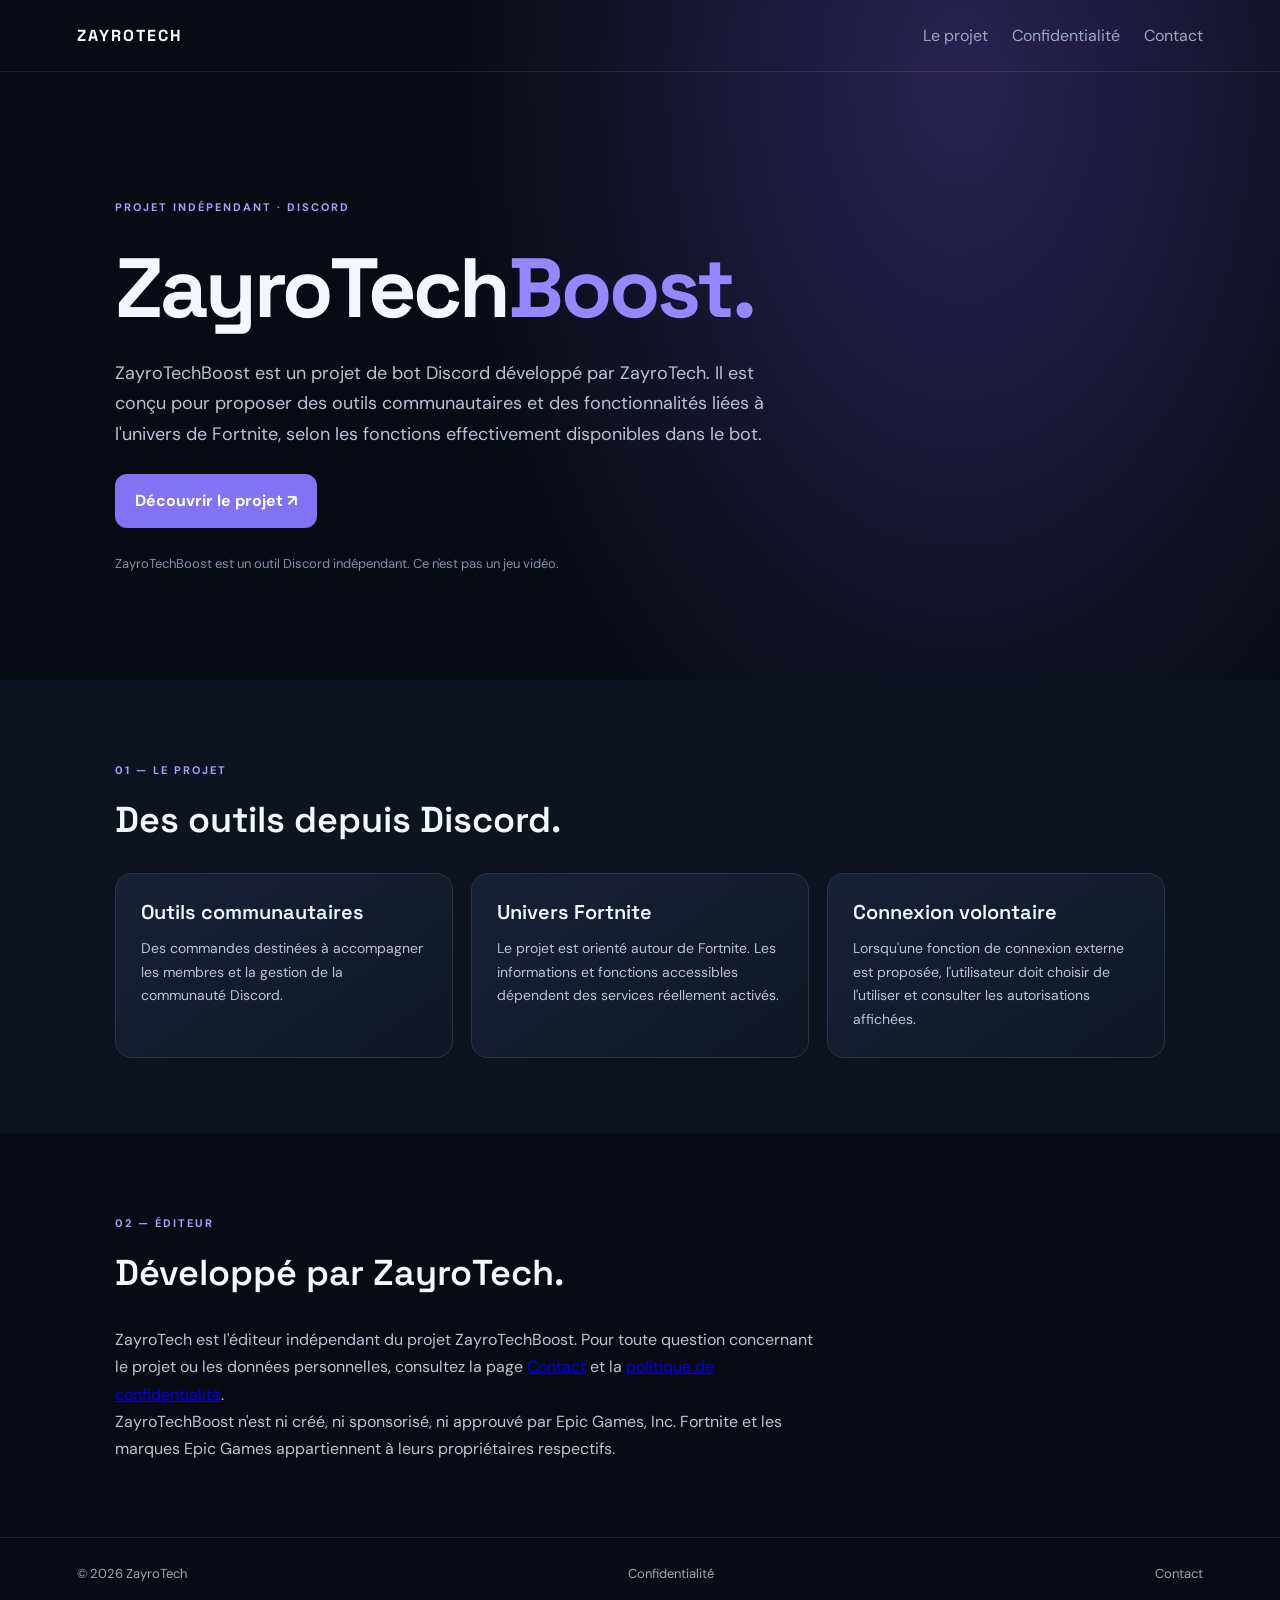
==== index.html @ d67a7e23 "Add files via upload" ====
<!DOCTYPE html>
<html lang="fr">
<head>
  <meta charset="UTF-8">
  <meta name="viewport" content="width=device-width, initial-scale=1.0">
  <meta name="description" content="Présentation de ZayroTechBoost, un projet indépendant de bot Discord développé par ZayroTech.">
  <title>ZayroTechBoost — ZayroTech</title>
  <link rel="stylesheet" href="style.css">
</head>
<body>
  <header>
    <a class="brand" href="index.html">ZAYROTECH</a>
    <nav>
      <a href="#service">Le projet</a>
      <a href="confidentialite.html">Confidentialité</a>
      <a href="contact.html">Contact</a>
    </nav>
  </header>

  <main>
    <section class="hero">
      <span class="tag">PROJET INDÉPENDANT · DISCORD</span>
      <h1>ZayroTech<span>Boost.</span></h1>
      <p>
        ZayroTechBoost est un projet de bot Discord développé par ZayroTech.
        Il est conçu pour proposer des outils communautaires et des fonctionnalités
        liées à l'univers de Fortnite, selon les fonctions effectivement disponibles dans le bot.
      </p>
      <a class="button" href="#service">Découvrir le projet ↗</a>
      <p class="muted">ZayroTechBoost est un outil Discord indépendant. Ce n'est pas un jeu vidéo.</p>
    </section>

    <section id="service" class="services">
      <span class="tag">01 — LE PROJET</span>
      <h2>Des outils depuis Discord.</h2>
      <div class="cards">
        <article>
          <h3>Outils communautaires</h3>
          <p>Des commandes destinées à accompagner les membres et la gestion de la communauté Discord.</p>
        </article>
        <article>
          <h3>Univers Fortnite</h3>
          <p>Le projet est orienté autour de Fortnite. Les informations et fonctions accessibles dépendent des services réellement activés.</p>
        </article>
        <article>
          <h3>Connexion volontaire</h3>
          <p>Lorsqu'une fonction de connexion externe est proposée, l'utilisateur doit choisir de l'utiliser et consulter les autorisations affichées.</p>
        </article>
      </div>
    </section>

    <section class="about">
      <span class="tag">02 — ÉDITEUR</span>
      <h2>Développé par ZayroTech.</h2>
      <p>
        ZayroTech est l'éditeur indépendant du projet ZayroTechBoost.
        Pour toute question concernant le projet ou les données personnelles,
        consultez la page <a href="contact.html">Contact</a> et la
        <a href="confidentialite.html">politique de confidentialité</a>.
      </p>
      <p>
        ZayroTechBoost n'est ni créé, ni sponsorisé, ni approuvé par Epic Games, Inc.
        Fortnite et les marques Epic Games appartiennent à leurs propriétaires respectifs.
      </p>
    </section>
  </main>

  <footer>
    <span>© 2026 ZayroTech</span>
    <a href="confidentialite.html">Confidentialité</a>
    <a href="contact.html">Contact</a>
  </footer>
</body>
</html>
---- style.css ----
@import url('https://fonts.googleapis.com/css2?family=DM+Sans:wght@400;500;600;700&family=Space+Grotesk:wght@400;500;600;700&display=swap');

:root {
    --bg: #080b14;
    --panel: #111a2b;
    --text: #f4f7ff;
    --muted: #9aa7bd;
    --accent: #9587ff;
    --line: #28334a;
}

* {
    box-sizing: border-box;
    margin: 0;
    padding: 0;
}

html {
    scroll-behavior: smooth;
}

body {
    background: radial-gradient(
        ellipse at 75% 5%,
        #282252 0,
        transparent 38%
    ), var(--bg);
    color: var(--text);
    font-family: 'DM Sans', sans-serif;
    line-height: 1.7;
}

/* NAVIGATION */

header {
    display: flex;
    justify-content: space-between;
    align-items: center;
    padding: 22px 6vw;
    border-bottom: 1px solid #ffffff16;
}

.brand {
    font-family: 'Space Grotesk', sans-serif;
    font-weight: 700;
    letter-spacing: 2px;
    color: white;
    text-decoration: none;
}

header nav {
    display: flex;
    gap: 24px;
}

header nav a,
footer a {
    color: var(--muted);
    text-decoration: none;
    transition: 0.2s;
}

header nav a:hover,
footer a:hover {
    color: white;
}

/* ACCUEIL */

.hero {
    padding: 120px 9vw 105px;
    max-width: 1100px;
}

.tag {
    color: #a99fff;
    letter-spacing: 2px;
    font-weight: 700;
    font-size: 11px;
}

.hero h1 {
    font: 700 clamp(48px, 8vw, 84px)/1.05 'Space Grotesk';
    letter-spacing: -3px;
    margin: 25px 0;
}

.hero h1 span {
    color: var(--accent);
}

.hero p {
    max-width: 660px;
    color: #b8c3d6;
    font-size: 18px;
}

.button {
    display: inline-block;
    background: #8273f4;
    color: white;
    padding: 13px 20px;
    border-radius: 12px;
    font-weight: 700;
    text-decoration: none;
    margin: 25px 0;
    transition: 0.25s;
}

.button:hover {
    background: #a095ff;
    transform: translateY(-3px);
}

.muted {
    color: #8290a8 !important;
    font-size: 13px !important;
}

/* SERVICES */

.services {
    padding: 75px 9vw;
    background: #0d1321;
}

h2 {
    font: 600 36px 'Space Grotesk';
    margin: 15px 0 30px;
}

.cards {
    display: grid;
    grid-template-columns: repeat(3, 1fr);
    gap: 18px;
}

.cards article {
    padding: 25px;
    border: 1px solid var(--line);
    border-radius: 17px;
    background: linear-gradient(
        145deg,
        #172137,
        #101625
    );
    transition: 0.25s;
}

.cards article:hover {
    transform: translateY(-6px);
    border-color: var(--accent);
}

.cards h3 {
    font: 600 20px 'Space Grotesk';
    margin-bottom: 12px;
}

.cards p {
    color: #b9c4d6;
    font-size: 14px;
}

/* À PROPOS */

.about {
    padding: 75px 9vw;
    max-width: 1050px;
}

.about p {
    color: #b9c4d6;
    max-width: 700px;
}

/* FOOTER */

footer {
    border-top: 1px solid #ffffff16;
    padding: 25px 6vw;
    display: flex;
    justify-content: space-between;
    color: var(--muted);
    font-size: 13px;
}

/* MOBILE */

@media (max-width: 700px) {
    header {
        align-items: flex-start;
        flex-direction: column;
        gap: 15px;
    }

    header nav {
        gap: 16px;
        flex-wrap: wrap;
    }

    .hero {
        padding: 85px 25px;
    }

    .hero h1 {
        letter-spacing: -2px;
    }

    .cards {
        grid-template-columns: 1fr;
    }

    .services,
    .about {
        padding: 60px 25px;
    }

    footer {
        align-items: flex-start;
        flex-direction: column;
        gap: 12px;
    }
}
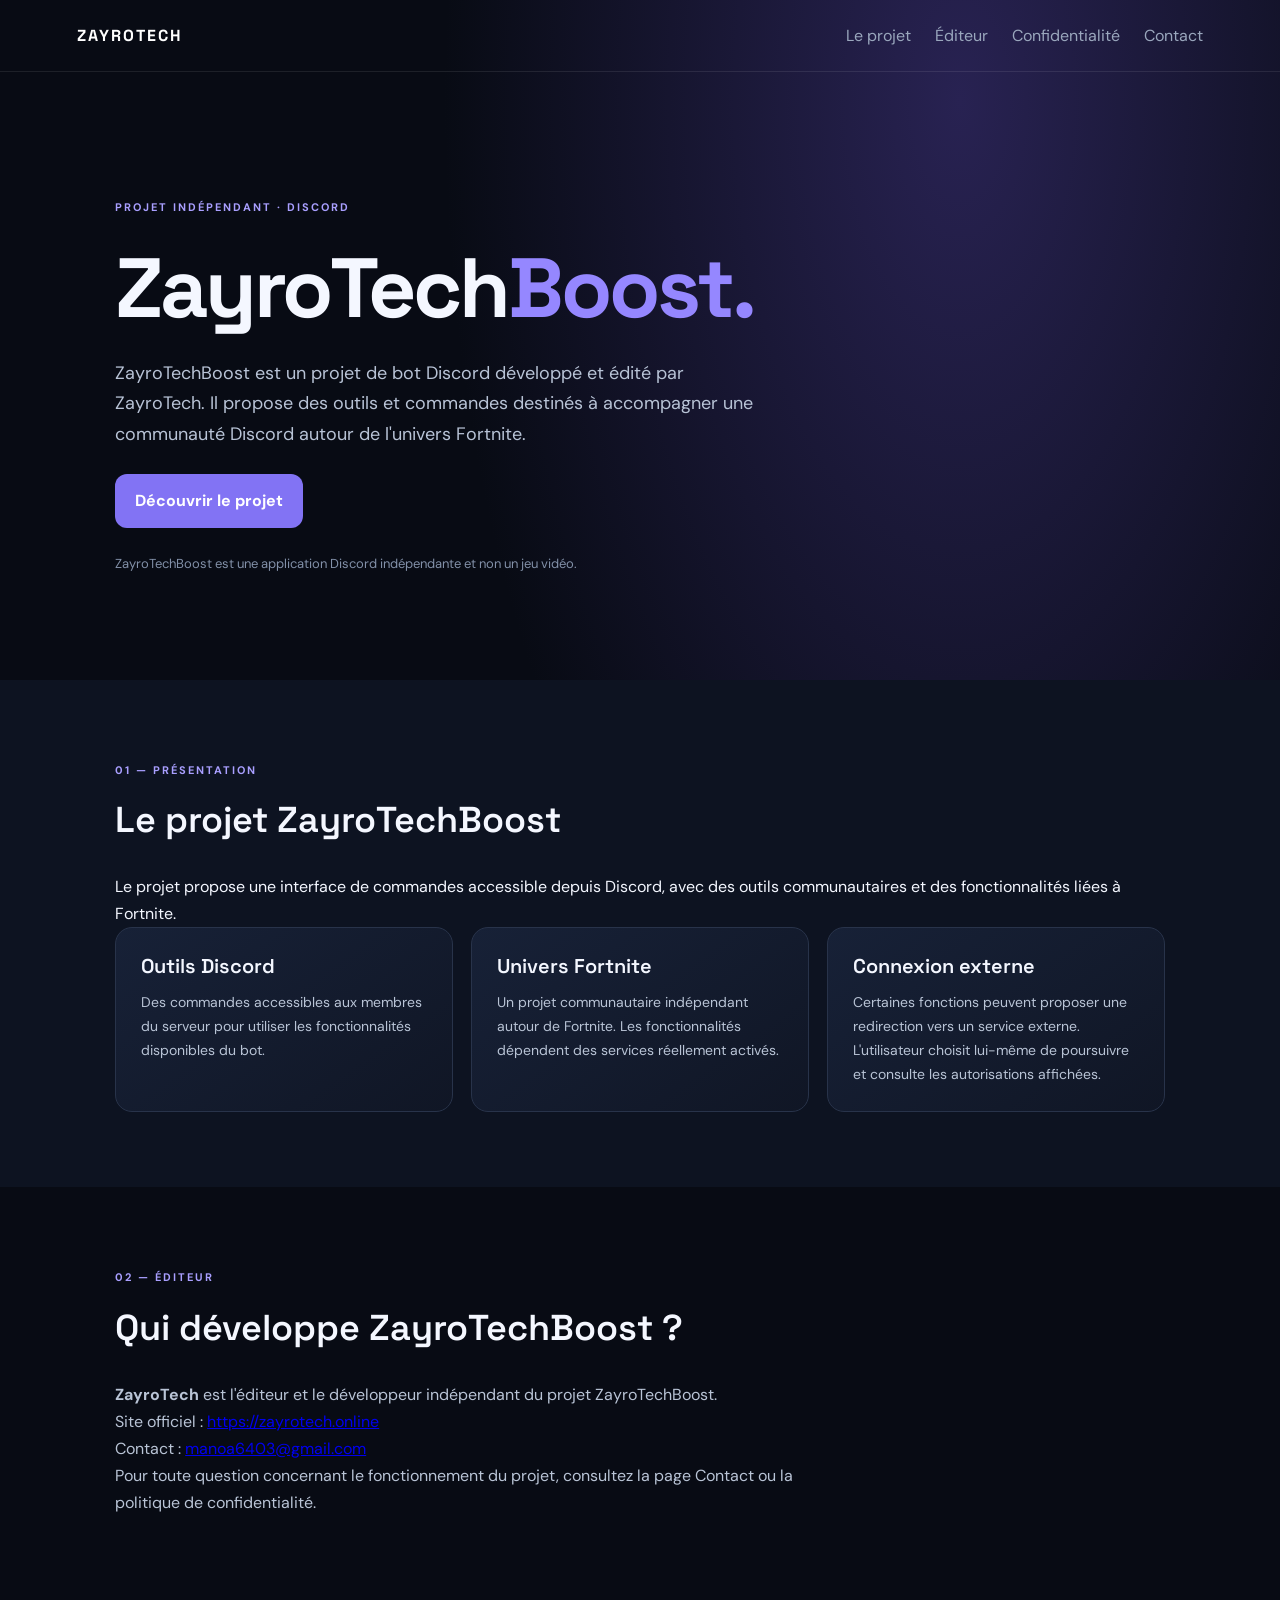
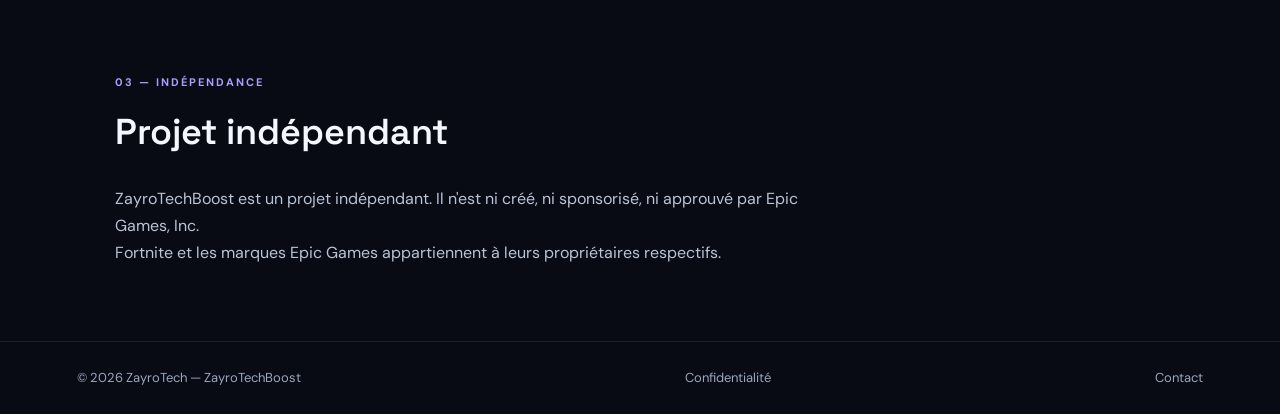
==== commit 24dc5d14: "Update index.html" ====
--- a/index.html
+++ b/index.html
@@ -1,9 +1,13 @@
+
 <!DOCTYPE html>
 <html lang="fr">
 <head>
   <meta charset="UTF-8">
   <meta name="viewport" content="width=device-width, initial-scale=1.0">
-  <meta name="description" content="Présentation de ZayroTechBoost, un projet indépendant de bot Discord développé par ZayroTech.">
+  <meta name="description" content="Présentation de ZayroTechBoost, un projet de bot Discord développé et édité par ZayroTech.">
+  <meta name="author" content="ZayroTech">
+  <meta name="robots" content="index, follow">
+  <link rel="canonical" href="https://zayrotech.online/">
   <title>ZayroTechBoost — ZayroTech</title>
   <link rel="stylesheet" href="style.css">
 </head>
@@ -12,6 +16,7 @@
     <a class="brand" href="index.html">ZAYROTECH</a>
     <nav>
       <a href="#service">Le projet</a>
+      <a href="#publisher">Éditeur</a>
       <a href="confidentialite.html">Confidentialité</a>
       <a href="contact.html">Contact</a>
     </nav>
@@ -22,51 +27,91 @@
       <span class="tag">PROJET INDÉPENDANT · DISCORD</span>
       <h1>ZayroTech<span>Boost.</span></h1>
       <p>
-        ZayroTechBoost est un projet de bot Discord développé par ZayroTech.
-        Il est conçu pour proposer des outils communautaires et des fonctionnalités
-        liées à l'univers de Fortnite, selon les fonctions effectivement disponibles dans le bot.
+        ZayroTechBoost est un projet de bot Discord développé et édité
+        par ZayroTech. Il propose des outils et commandes destinés
+        à accompagner une communauté Discord autour de l'univers Fortnite.
       </p>
-      <a class="button" href="#service">Découvrir le projet ↗</a>
-      <p class="muted">ZayroTechBoost est un outil Discord indépendant. Ce n'est pas un jeu vidéo.</p>
+      <a class="button" href="#service">Découvrir le projet</a>
+      <p class="muted">
+        ZayroTechBoost est une application Discord indépendante
+        et non un jeu vidéo.
+      </p>
     </section>
 
     <section id="service" class="services">
-      <span class="tag">01 — LE PROJET</span>
-      <h2>Des outils depuis Discord.</h2>
+      <span class="tag">01 — PRÉSENTATION</span>
+      <h2>Le projet ZayroTechBoost</h2>
+      <p>
+        Le projet propose une interface de commandes accessible
+        depuis Discord, avec des outils communautaires et des
+        fonctionnalités liées à Fortnite.
+      </p>
+
       <div class="cards">
         <article>
-          <h3>Outils communautaires</h3>
-          <p>Des commandes destinées à accompagner les membres et la gestion de la communauté Discord.</p>
+          <h3>Outils Discord</h3>
+          <p>
+            Des commandes accessibles aux membres du serveur
+            pour utiliser les fonctionnalités disponibles du bot.
+          </p>
         </article>
+
         <article>
           <h3>Univers Fortnite</h3>
-          <p>Le projet est orienté autour de Fortnite. Les informations et fonctions accessibles dépendent des services réellement activés.</p>
+          <p>
+            Un projet communautaire indépendant autour de Fortnite.
+            Les fonctionnalités dépendent des services réellement activés.
+          </p>
         </article>
+
         <article>
-          <h3>Connexion volontaire</h3>
-          <p>Lorsqu'une fonction de connexion externe est proposée, l'utilisateur doit choisir de l'utiliser et consulter les autorisations affichées.</p>
+          <h3>Connexion externe</h3>
+          <p>
+            Certaines fonctions peuvent proposer une redirection
+            vers un service externe. L'utilisateur choisit lui-même
+            de poursuivre et consulte les autorisations affichées.
+          </p>
         </article>
       </div>
     </section>
 
-    <section class="about">
+    <section id="publisher" class="about">
       <span class="tag">02 — ÉDITEUR</span>
-      <h2>Développé par ZayroTech.</h2>
+      <h2>Qui développe ZayroTechBoost ?</h2>
       <p>
-        ZayroTech est l'éditeur indépendant du projet ZayroTechBoost.
-        Pour toute question concernant le projet ou les données personnelles,
-        consultez la page <a href="contact.html">Contact</a> et la
-        <a href="confidentialite.html">politique de confidentialité</a>.
+        <strong>ZayroTech</strong> est l'éditeur et le développeur
+        indépendant du projet ZayroTechBoost.
       </p>
       <p>
-        ZayroTechBoost n'est ni créé, ni sponsorisé, ni approuvé par Epic Games, Inc.
-        Fortnite et les marques Epic Games appartiennent à leurs propriétaires respectifs.
+        Site officiel :
+        <a href="https://zayrotech.online">https://zayrotech.online</a>
+      </p>
+      <p>
+        Contact :
+        <a href="mailto:manoa6403@gmail.com">manoa6403@gmail.com</a>
+      </p>
+      <p>
+        Pour toute question concernant le fonctionnement du projet,
+        consultez la page Contact ou la politique de confidentialité.
+      </p>
+    </section>
+
+    <section class="about">
+      <span class="tag">03 — INDÉPENDANCE</span>
+      <h2>Projet indépendant</h2>
+      <p>
+        ZayroTechBoost est un projet indépendant.
+        Il n'est ni créé, ni sponsorisé, ni approuvé par Epic Games, Inc.
+      </p>
+      <p>
+        Fortnite et les marques Epic Games appartiennent à leurs
+        propriétaires respectifs.
       </p>
     </section>
   </main>
 
   <footer>
-    <span>© 2026 ZayroTech</span>
+    <span>© 2026 ZayroTech — ZayroTechBoost</span>
     <a href="confidentialite.html">Confidentialité</a>
     <a href="contact.html">Contact</a>
   </footer>
